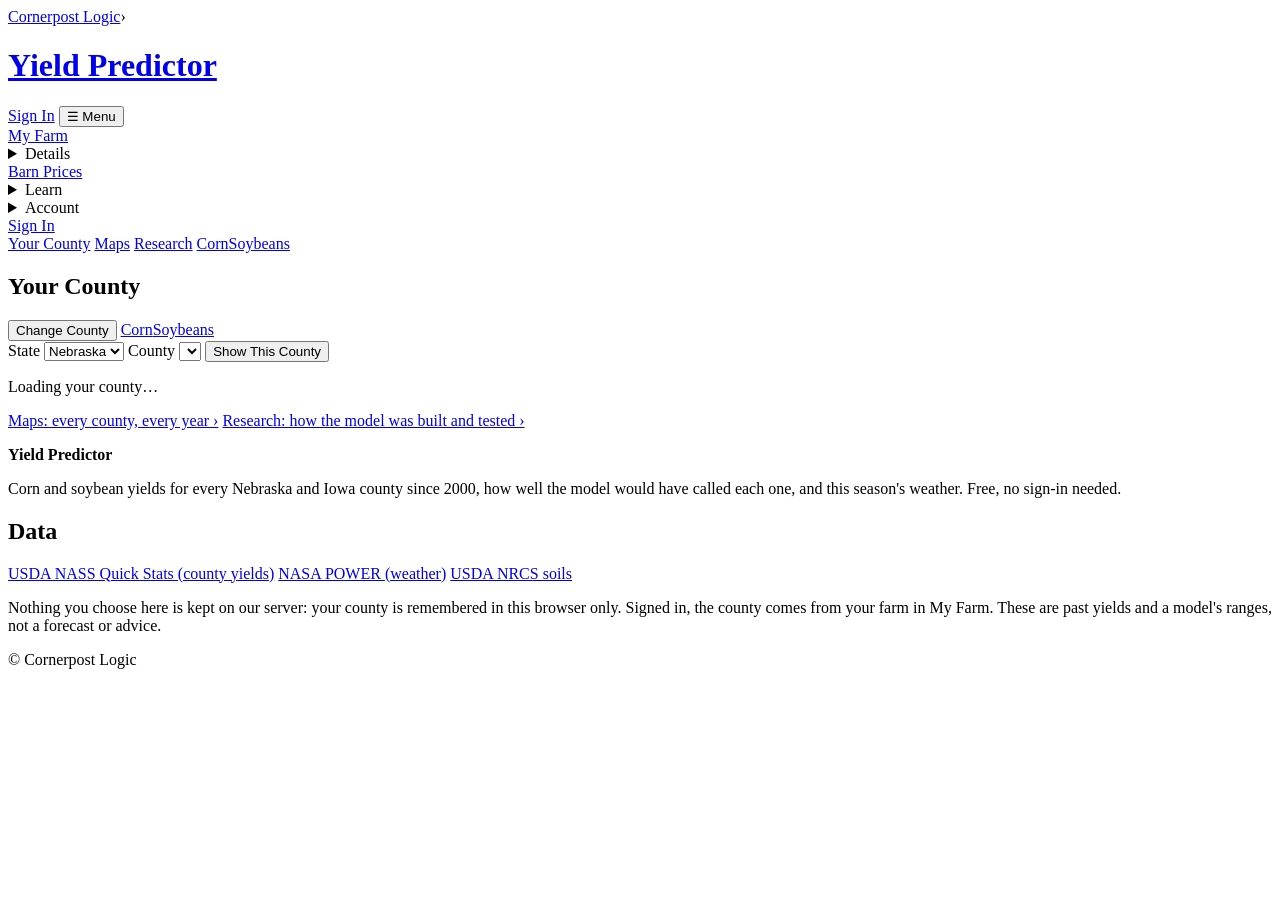
==== src/yieldpred/web/static/index.html @ 39eda1b6 "Learn: Plans after About This App" ====
<!doctype html>
<html lang="en">
<head>
  <meta charset="utf-8">
  <meta name="viewport" content="width=device-width, initial-scale=1">
  <title>Yield Predictor</title>
  <meta name="description" content="Your county's corn and soybean yields since 2000, the model's 80% ranges, and this season's weather against 2012 and 2022.">
  <meta name="theme-color" content="#243b2f">
  <link rel="icon" href="icons/favicon.png" type="image/png">
  <link rel="stylesheet" href="suite.css">
  <link rel="stylesheet" href="style.css">
</head>
<body>
<header class="top suite-bar has-corner" data-app="corn-yield-predictor">
  <div class="suite-crumbs"><a class="suite-company" data-suite-company href="https://cornerpostlogic.com/">Cornerpost Logic</a><span class="suite-crumb-sep" aria-hidden="true">›</span><h1><a class="home-link" href="./"><img src="icons/logo.svg" alt="" class="logo">Yield Predictor</a></h1></div>
  <span class="spacer"></span>
  <a href="/auth/sign-in" id="signin-bar" class="signin signin-bar hidden">Sign In</a>
  <button type="button" class="menu-btn" id="menu-btn" aria-expanded="false" aria-controls="head-nav"><span aria-hidden="true">&#9776;</span> Menu</button>
  <!-- The same green bar as every app (My Farm, Farm Apps, Barn Prices, Learn, then your name); this app's own pages
       are the white row below. -->
  <nav class="head-nav" id="head-nav" aria-label="Cornerpost Logic">
    <a href="https://apps.cornerpostlogic.com/" class="to-my-farm" data-note="Your farm, every app">My Farm</a>
    <details class="suite-apps" data-suite-apps="corn-yield-predictor"></details>
    <a href="https://cornerpostlogic.com/barns.html" class="bar-barns">Barn Prices</a>
    <details class="head-menu">
      <summary>Learn</summary>
      <div class="head-menu-panel">
        <a href="help.html" data-note="How to use it" id="help-link">Help</a>
        <a href="https://cornerpostlogic.com/corn-yield-predictor.html" data-note="What it does">About This App</a>
        <a href="https://cornerpostlogic.com/plans.html" data-note="Free and paid">Plans</a>
        <a href="#" data-streamlit="How_It_Works" data-note="How the model works">How It Works</a>
        <a href="https://cornerpostlogic.com/methods.html#corn-yield-predictor" data-note="How we check it">How We Test</a>
        <a href="https://cornerpostlogic.com/barns.html" class="learn-barns" data-note="Every barn">Barn Prices</a>
        <a href="#" class="suite-ask-hidden" data-suite-ask="corn-yield-predictor" role="button">Ask a Question</a>
      </div>
    </details>
    <i class="bar-sep" aria-hidden="true"></i>
    <details class="head-menu hidden" id="me-menu">
      <summary><span id="me-name">Account</span></summary>
      <div class="head-menu-panel">
        <a href="https://apps.cornerpostlogic.com/#account" id="account-link">My Farm Account</a>
        <button type="button" id="signout">Sign Out</button>
      </div>
    </details>
    <a href="/auth/sign-in" id="signin-link" class="signin hidden">Sign In</a>
  </nav>
</header>
<nav class="app-nav" id="app-nav" aria-label="Yield Predictor">
  <a href="./" aria-current="page" id="county-tab">Your County</a>
  <a href="#" data-streamlit="Maps" id="maps-tab">Maps</a>
  <a href="#" data-streamlit="Model_and_Validation" id="research-tab">Research</a>
  <span class="crop-switch" role="group" aria-label="Crop">
    <a href="?crop=corn" data-crop="corn" aria-current="true">Corn</a><a href="?crop=soybeans" data-crop="soybeans">Soybeans</a>
  </span>
</nav>

<main id="main">
  <p class="note hidden" id="why" role="status"></p>
  <div class="pick">
    <h2 id="county-name">Your County</h2>
    <button type="button" class="link-btn" id="change">Change County</button>
    <span class="from" id="county-from"></span>
    <!-- On a phone the white row has no room for the switch, so it sits here instead (style.css) -->
    <span class="crop-switch crop-switch-phone" role="group" aria-label="Crop">
      <a href="?crop=corn" data-crop="corn" aria-current="true">Corn</a><a href="?crop=soybeans" data-crop="soybeans">Soybeans</a>
    </span>
  </div>
  <form class="pick-form" id="pick-form">
    <label>State <select id="state-select"><option value="ne">Nebraska</option><option value="ia">Iowa</option></select></label>
    <label>County <select id="county-select"></select></label>
    <button type="submit" class="btn">Show This County</button>
  </form>

  <div id="page" aria-live="polite"><p class="loading">Loading your county&hellip;</p></div>

  <p class="more"><a href="#" data-streamlit="Maps">Maps: every county, every year &rsaquo;</a>
    <a href="#" data-streamlit="Model_and_Validation">Research: how the model was built and tested &rsaquo;</a></p>
</main>

<footer class="site-footer">
  <div class="footer-inner">
    <div class="footer-brand"><strong>Yield Predictor</strong><p>Corn and soybean yields for every Nebraska and Iowa county since
      2000, how well the model would have called each one, and this season's weather. Free, no sign-in needed.</p></div>
    <nav class="footer-col" aria-label="Where the numbers come from">
      <h2>Data</h2>
      <a href="https://quickstats.nass.usda.gov/">USDA NASS Quick Stats (county yields)</a>
      <a href="https://power.larc.nasa.gov/">NASA POWER (weather)</a>
      <a href="https://websoilsurvey.nrcs.usda.gov/">USDA NRCS soils</a>
    </nav>
  </div>
  <div class="footer-bottom">
    <p>Nothing you choose here is kept on our server: your county is remembered in this browser only. Signed in, the
      county comes from your farm in My Farm. These are past yields and a model's ranges, not a forecast or advice.</p>
    <p id="footer-version">&copy; Cornerpost Logic</p>
  </div>
</footer>

<script src="suite.js" defer></script>
<script src="header.js" defer></script>
<script src="app.js" defer></script>
</body>
</html>
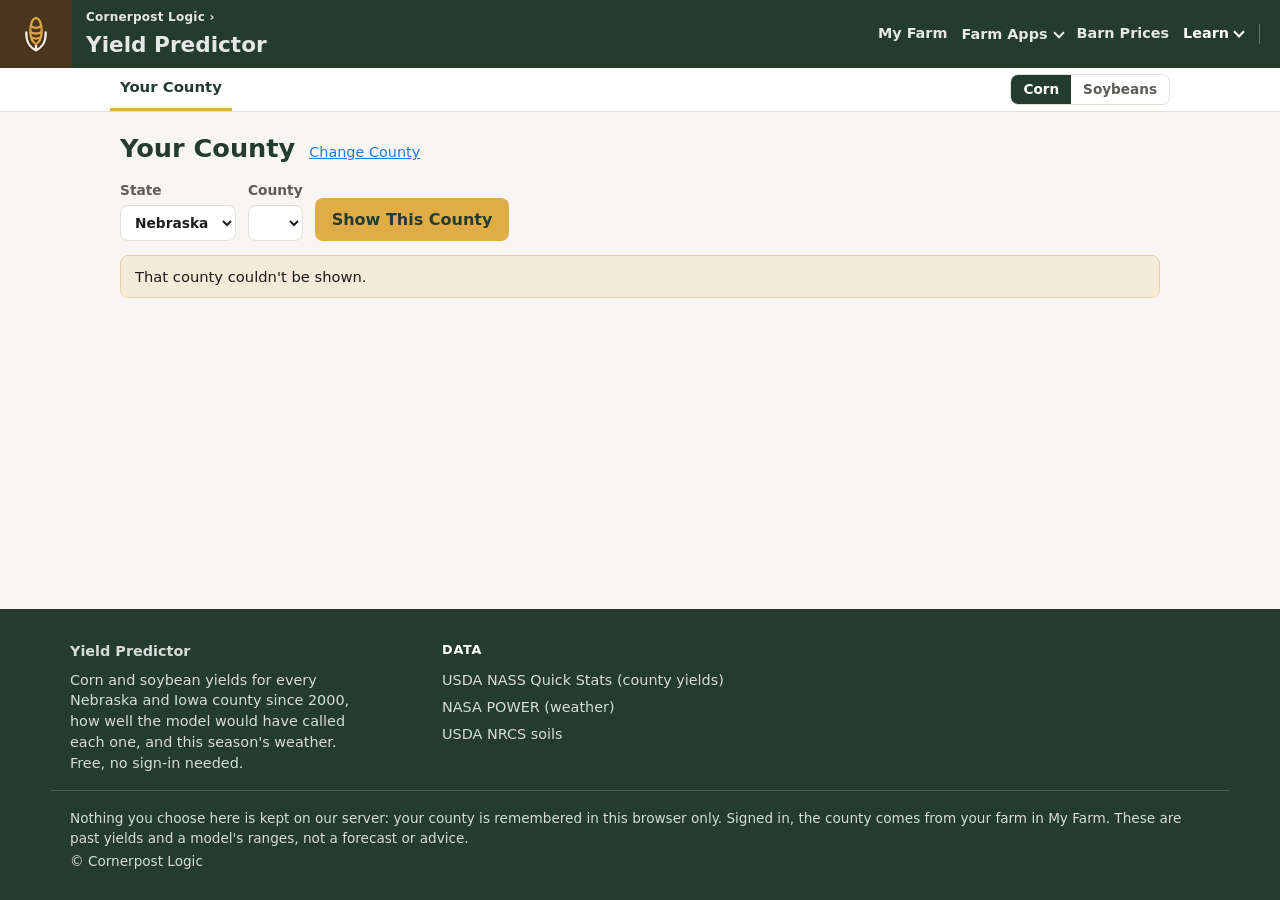
==== commit aa007bfd: "v0.2.2: no more Streamlit links; Streamlit app points to yield.cornerpostlogic.com; My Farm at apps." ====
--- a/src/yieldpred/web/static/index.html
+++ b/src/yieldpred/web/static/index.html
@@ -28,7 +28,6 @@
         <a href="help.html" data-note="How to use it" id="help-link">Help</a>
         <a href="https://cornerpostlogic.com/corn-yield-predictor.html" data-note="What it does">About This App</a>
         <a href="https://cornerpostlogic.com/plans.html" data-note="Free and paid">Plans</a>
-        <a href="#" data-streamlit="How_It_Works" data-note="How the model works">How It Works</a>
         <a href="https://cornerpostlogic.com/methods.html#corn-yield-predictor" data-note="How we check it">How We Test</a>
         <a href="https://cornerpostlogic.com/barns.html" class="learn-barns" data-note="Every barn">Barn Prices</a>
         <a href="#" class="suite-ask-hidden" data-suite-ask="corn-yield-predictor" role="button">Ask a Question</a>
@@ -47,8 +46,6 @@
 </header>
 <nav class="app-nav" id="app-nav" aria-label="Yield Predictor">
   <a href="./" aria-current="page" id="county-tab">Your County</a>
-  <a href="#" data-streamlit="Maps" id="maps-tab">Maps</a>
-  <a href="#" data-streamlit="Model_and_Validation" id="research-tab">Research</a>
   <span class="crop-switch" role="group" aria-label="Crop">
     <a href="?crop=corn" data-crop="corn" aria-current="true">Corn</a><a href="?crop=soybeans" data-crop="soybeans">Soybeans</a>
   </span>
@@ -73,8 +70,6 @@
 
   <div id="page" aria-live="polite"><p class="loading">Loading your county&hellip;</p></div>
 
-  <p class="more"><a href="#" data-streamlit="Maps">Maps: every county, every year &rsaquo;</a>
-    <a href="#" data-streamlit="Model_and_Validation">Research: how the model was built and tested &rsaquo;</a></p>
 </main>
 
 <footer class="site-footer">
--- a/src/yieldpred/web/static/suite.css
+++ b/src/yieldpred/web/static/suite.css
@@ -0,0 +1,355 @@
+/* Farm app suite: the shared look of Herd Planner, Yield Predictor and
+   Farm Equipment Planner. Suite version 8 (each app's colour in the header's corner; the gold underline);
+   version 9 (2026-10-12): Ask a Question, the support assistant's button and panel (end of this file).
+   Version 10 (2026-10-14): Coming Soon rows and My Farm at the bottom of the Farm Apps menu.
+
+   THE SAME FILE lives in all three apps. The master copy is
+   herd-planner/brand/suite.css: change it there, then copy it into the other
+   two (each app has a test that fails if its copy drifts from the master).
+
+   Each app loads this file first, then its own stylesheet for the pieces only
+   it has. Colors come from the logo family: deep green, wheat gold, cream. */
+
+:root {
+  /* Surfaces and text */
+  --suite-bg: #f7f6f2;          /* warm paper page background */
+  --suite-surface: #ffffff;     /* cards, tables, inputs */
+  --suite-ink: #1d1c1a;         /* body text */
+  --suite-muted: #5e5c57;       /* secondary text */
+  --suite-line: #e2e0d9;        /* borders and dividers */
+
+  /* Brand */
+  --suite-deep-green: #243b2f;  /* header bar, footer band, text on gold */
+  --suite-gold: #e0ac45;        /* buttons, active tabs, focus rings */
+  --suite-gold-hover: #e9bf68;  /* lighter on hover: deep green on it is 7.0:1 */
+  --suite-gold-line: #b8862b;   /* outline of secondary buttons */
+  --suite-gold-tint: #fbf3e2;   /* hover fill of secondary buttons */
+  --suite-link: #2a78d6;        /* links in body text */
+
+  /* Shape and type */
+  --suite-measure: 1180px;      /* how wide the footer's content runs */
+  --suite-radius: 10px;
+  --suite-button-radius: 8px;
+  --suite-font: "Segoe UI", system-ui, -apple-system, Roboto, sans-serif;
+}
+
+body {
+  margin: 0;
+  font-family: var(--suite-font);
+  background: var(--suite-bg);
+  color: var(--suite-ink);
+  line-height: 1.45;
+}
+a { color: var(--suite-link); }
+
+/* Keyboard focus: a gold ring on anything focusable, on both light and green backgrounds. */
+:focus-visible { outline: 3px solid var(--suite-gold); outline-offset: 2px; }
+
+/* Buttons. White on gold is too faint (2.1:1), so text on gold is deep green (5.8:1).
+   .btn is Herd Planner's class name and .button is the equipment planner's: both get the same look. */
+.btn, .button {
+  display: inline-block; border: 1px solid transparent; border-radius: var(--suite-button-radius);
+  padding: 9px 16px; font: inherit; font-weight: 600; cursor: pointer; text-decoration: none;
+  background: var(--suite-gold); color: var(--suite-deep-green);
+}
+.btn:hover:not(:disabled), .button:hover:not(:disabled) { background: var(--suite-gold-hover); }
+.btn.secondary, .button.secondary { background: var(--suite-surface); color: var(--suite-deep-green); border-color: var(--suite-gold-line); }
+.btn.secondary:hover:not(:disabled), .button.secondary:hover:not(:disabled) { background: var(--suite-gold-tint); }
+.btn:disabled, .button:disabled { opacity: .5; cursor: not-allowed; }
+
+/* The header bar: deep green, the app's logo and name in white. */
+.suite-bar { background: var(--suite-deep-green); color: #fff; }
+.suite-bar .suite-name { color: #fff; font-weight: 700; text-decoration: none; display: inline-flex; align-items: center; gap: 10px; }
+.suite-bar a:not(.btn):not(.button):not(.suite-app):not(.suite-apps-home):not(.suite-apps-account) { color: rgba(255, 255, 255, .88); }
+.suite-bar a:not(.btn):not(.button):not(.suite-app):not(.suite-apps-home):not(.suite-apps-account):hover { color: #fff; }
+/* The way back to the company site, top left, before the app's name (suite version 3):
+     <span class="suite-crumbs"><a class="suite-company" data-suite-company href="...">Company</a>
+       <span class="suite-crumb-sep" aria-hidden="true">›</span> ...the app's own name... </span>
+   Top left because that's where people expect the way home; lighter than the app's name so the
+   app still reads first. */
+.suite-crumbs { display: inline-flex; align-items: center; gap: 8px; }
+.suite-crumbs .suite-name { white-space: nowrap; }
+.suite-bar a.suite-company { color: rgba(255, 255, 255, .78); font-weight: 600; font-size: .9rem; text-decoration: none; white-space: nowrap; }
+.suite-bar a.suite-company:hover { color: #fff; text-decoration: underline; text-underline-offset: 3px; }
+.suite-crumb-sep { color: rgba(255, 255, 255, .5); font-size: 1rem; line-height: 1; }
+/* The first line of the Farm Apps menu: back to the company site */
+.suite-apps-home { display: block; padding: 6px 8px 10px; margin-bottom: 6px; border-bottom: 1px solid var(--suite-line);
+  color: var(--suite-link); font-weight: 600; font-size: .9rem; text-decoration: none; }
+.suite-apps-home:hover { text-decoration: underline; }
+/* Suite version 4: the menu's top row holds the way home (left) and "Your Account" (right, the suite's
+   account page). Either can be missing: the company site has no "home" link, farm-account no account link. */
+.suite-apps-top { display: flex; flex-wrap: wrap; justify-content: space-between; align-items: baseline; gap: 4px 12px;
+  padding: 2px 4px 12px; margin-bottom: 14px; border-bottom: 1px solid var(--suite-line); }
+.suite-apps-top .suite-apps-home { padding: 0; margin: 0; border-bottom: 0; white-space: nowrap; }
+.suite-apps-account { margin-left: auto; color: var(--suite-deep-green); font-weight: 700; font-size: .9rem;
+  text-decoration: none; white-space: nowrap; }
+.suite-apps-account:hover { text-decoration: underline; }
+/* Suite version 5: the company's round icon (the Cornerpost Logic sunrise C) before the way home, in every
+   app's header and at the top of the Farm Apps menu. It lives here, in the one shared stylesheet, as a data
+   address, so no app needs another image file and the drift tests already cover it. Source: company-site
+   static/brand/icon.svg. On the green header the badge's green circle disappears into the bar; on the
+   white menu panel it shows. */
+:root { --suite-company-icon: url("[data-uri]"); }
+.suite-bar a.suite-company::before, .suite-apps-home::before { content: ""; flex: none; display: inline-block;
+  background: var(--suite-company-icon) center / contain no-repeat; }
+.suite-apps-home::before { width: 20px; height: 20px; margin-right: 7px; vertical-align: -5px; }
+/* Suite version 6: the company ABOVE the app, one picture (option A on company-site
+   notes/logo/header-options.png). Side by side, the company's icon and name next to the app's logo and
+   name read as two brands; stacked, "Cornerpost Logic ›" over "Herd Planner" reads as a hierarchy, like
+   a series name over a book title. The app's logo (img.logo inside the name) stands to the left of both
+   lines. Works on every app's existing markup, so no page changed:
+     <div class="suite-crumbs"><a class="suite-company" ...>Cornerpost Logic</a>
+       <span class="suite-crumb-sep">›</span><h1 or a class="suite-name"><img class="logo">App</h1></div>
+   The company icon stays in the Farm Apps menu (.suite-apps-home). */
+.suite-crumbs { display: inline-grid; grid-template-columns: auto; align-items: center; position: relative; }
+.suite-crumbs:has(img.logo) { padding-left: 50px; }
+.suite-crumbs img.logo { position: absolute; left: 0; top: 50%; width: 40px; height: 40px; margin: 0; transform: translateY(-50%); }
+.suite-crumb-sep { display: none; }
+.suite-bar a.suite-company { display: block; grid-row: 1; font-size: .75rem; letter-spacing: .02em; line-height: 1.2; }
+.suite-bar a.suite-company::before { content: none; }
+.suite-bar a.suite-company::after { content: " \203A"; }
+.suite-crumbs > :not(.suite-company):not(.suite-crumb-sep) { grid-row: 2; margin: 0; line-height: 1.15; }
+@media (max-width: 480px) { .suite-bar a.suite-company { font-size: .7rem; } }
+/* Outline buttons that sit on the green bar */
+.suite-bar .btn.secondary, .suite-bar .button.secondary { background: transparent; color: #fff; border-color: rgba(255, 255, 255, .6); }
+.suite-bar .btn.secondary:hover:not(:disabled), .suite-bar .button.secondary:hover:not(:disabled) { background: rgba(255, 255, 255, .12); }
+
+/*
+   THE DEEP FOOTER, shared by all three apps and the site.
+
+   Until suite version 3 this block was four lines - just the colours - and
+   every app invented its own layout on top of them: Farm Equipment Planner
+   .footer-inner at 960px with h2 headings, Herd Planner .footer-cols at
+   1180px with h4, the site .footer-grid. Three footers that looked alike by
+   coincidence, with nothing testing that they stayed that way. The layout
+   lives here now, so the drift tests cover it like everything else.
+
+   The markup each consumer writes:
+
+     footer.site-footer
+       div.footer-inner
+         div.footer-brand      the app's name, logo and one-line description
+         nav.footer-col        h2 heading, then anchors - one per column
+       div.footer-bottom       a rule, then the fine print and the copyright
+
+   Everything between these markers is also injected verbatim by Yield
+   Predictor, which is Streamlit and cannot load a stylesheet at all (its
+   sanitizer strips a link tag - measured, not assumed). It reads this file
+   and inlines this section, so it shares the rules rather than copying them.
+   Keep the markers, and keep this section free of anything Streamlit-hostile.
+
+   THE MARKERS BELOW ARE CLOSED COMMENTS ON PURPOSE. They used to be this
+   comment's own opening line, which meant Yield Predictor's slice began in
+   the middle of a comment and carried an orphaned close. The browser read
+   that prose as a broken selector and its error recovery swallowed the rule
+   that followed - the one setting the background - so the footer rendered
+   with no green at all while every later rule applied normally. Keep each
+   marker a complete comment, and the slice stays valid CSS on its own. */
+
+/* == suite-footer:start == */
+.site-footer {
+  background: var(--suite-deep-green, #243b2f); color: rgba(255, 255, 255, .82);
+  font-size: .9rem;
+}
+.site-footer a { color: rgba(255, 255, 255, .82); text-decoration: none; }
+.site-footer a:hover, .site-footer a:focus-visible { color: #fff; text-decoration: underline; }
+
+/* Flex, not grid, and for a reason worth recording. The obvious replacement
+   for Farm Equipment Planner's hardcoded repeat(4, 1fr) - which left the
+   two-column site with empty cells - was
+   "1.4fr repeat(auto-fit, minmax(150px, 1fr))". That is INVALID CSS: the
+   spec forbids combining auto-fit with a flexible (fr) track, so the whole
+   declaration is dropped and the footer silently becomes one column. It was
+   caught by reading gridTemplateColumns back out of a browser, not by
+   reading the rule. Flex wrapping handles two, three or four columns with
+   no such trap.
+
+   EVERY var() in this section carries a fallback, and that is a rule, not a
+   style choice. Yield Predictor injects this section on its own, without the
+   :root block above it, so a bare var(--suite-deep-green) resolves to nothing
+   and the footer loses its green entirely - which is exactly what happened
+   the first time. A test in that app fails if a fallback goes missing. */
+.footer-inner {
+  max-width: var(--suite-measure, 1180px); margin: 0 auto; padding: 32px 20px 16px;
+  display: flex; flex-wrap: wrap; gap: 24px 32px; align-items: flex-start;
+}
+.footer-brand { flex: 1 1 260px; max-width: 340px; }
+.footer-col { flex: 1 1 150px; }
+.footer-brand .brand, .footer-brand .footer-name {
+  color: #fff; font-weight: 700; font-size: 1.05rem; text-decoration: none;
+  display: inline-flex; align-items: center; gap: 10px; margin: 0;
+}
+.footer-brand img.logo { width: 40px; height: 40px; }
+.footer-brand p { margin: 8px 0 0; max-width: 280px; }
+.site-footer nav.footer-col { display: block; }
+.footer-col h2 {
+  font-size: .8rem; text-transform: uppercase; letter-spacing: .06em;
+  color: #fff; margin: 0 0 8px; font-weight: 700;
+}
+.footer-col a { display: block; padding: 3px 0; }
+.footer-bottom {
+  max-width: var(--suite-measure, 1180px); margin: 0 auto; padding: 14px 20px 24px;
+  border-top: 1px solid rgba(255, 255, 255, .18); font-size: .85rem;
+}
+.footer-bottom p { margin: 4px 0; }
+.footer-bottom a { color: #fff; }
+@media (max-width: 760px) {
+  .footer-brand { flex: 1 1 100%; max-width: none; }
+  .footer-col { flex: 1 1 40%; }
+}
+/* == suite-footer:end == */
+
+/* Cards */
+.card { background: var(--suite-surface); border: 1px solid var(--suite-line); border-radius: var(--suite-radius); }
+
+/* The "Farm apps" menu in the header (built by suite.js from suite-apps.json).
+   A <details> element: a click on "Farm Apps" opens the panel of every app.
+   Suite version 7 (Scott, 2026-10-11: "I like this style for the header menus"): the company site's look in
+   every app. The button is a text link with a small down arrow and the gold underline when pointed at or open,
+   and the panel shows the apps in the site's two groups (For Ranches, For Farms), each under a slim green band.
+   Mockup: herd-planner/notes/farm-apps-menu-site-style-2026-10-11.png. */
+.suite-apps { position: relative; }
+.suite-apps > summary {
+  list-style: none; cursor: pointer; display: inline-flex; align-items: center; gap: 7px;
+  padding: 4px 0; color: rgba(255, 255, 255, .88); font-size: .95rem; font-weight: 600; white-space: nowrap;
+}
+.suite-apps > summary::-webkit-details-marker { display: none; }
+.suite-apps > summary::after { content: ""; width: 6px; height: 6px; margin-top: -3px; border: solid currentColor;
+  border-width: 0 2px 2px 0; transform: rotate(45deg); transition: transform .15s; }   /* a small down arrow */
+.suite-apps[open] > summary::after { transform: rotate(-135deg); margin-top: 3px; }
+.suite-apps > summary:hover, .suite-apps[open] > summary { color: #fff; box-shadow: 0 2px 0 var(--suite-gold); }
+.suite-apps > summary:focus-visible { outline: 2px solid var(--suite-gold); outline-offset: 3px; border-radius: 2px; }
+.suite-apps-panel {
+  position: absolute; right: 0; top: calc(100% + 12px); z-index: 50; width: min(700px, calc(100vw - 32px));
+  box-sizing: border-box; background: var(--suite-surface); color: var(--suite-ink); border-radius: 14px;
+  box-shadow: 0 14px 40px rgba(0, 0, 0, .18); padding: 16px 18px;
+}
+/* The groups, as on the company site's menu: a slim deep-green band with the group's name and one line. */
+.suite-ops { display: grid; grid-template-columns: 1fr 1fr; gap: 16px; }
+.suite-op { background: #faf8f2; border-radius: 12px; padding: 0 0 8px; overflow: hidden; }
+.suite-op-head { display: flex; align-items: baseline; flex-wrap: wrap; gap: 2px 10px; margin: 0 0 8px;
+  padding: 9px 14px; background: var(--suite-deep-green); }
+.suite-op-title { margin: 0; font-size: 1rem; font-weight: 700; color: #fff; }
+.suite-op-lead { margin: 0; font-size: .82rem; color: #dbe6df; }
+.suite-app { display: flex; align-items: flex-start; gap: 10px; padding: 8px; margin: 0 6px 2px; border-radius: 10px;
+  color: var(--suite-ink); text-decoration: none; }
+a.suite-app:hover, a.suite-app:focus-visible { background: var(--suite-gold-tint); }
+.suite-app img { width: 40px; height: 40px; flex: none; }
+.suite-app-words { display: flex; flex-direction: column; min-width: 0; flex: 1; font-size: .85rem; line-height: 1.3; }
+.suite-app-words strong { font-size: .95rem; }
+.suite-app-words span { color: var(--suite-muted); }
+.suite-app-status { margin-top: 2px; font-size: .75rem; font-weight: 600; color: var(--suite-muted); white-space: nowrap; }
+a.suite-app .suite-app-status { color: var(--suite-deep-green); }
+.suite-app.here { background: var(--suite-surface); }
+/* Suite version 10 (Scott, 2026-10-14, chose A of company-site/notes/coming-soon-options-2026-10-14.png): an app
+   still being built shows in its group, its logo faded and "Coming Soon" where Open would be; it opens nothing.
+   And My Farm moves from the top right to a line at the bottom, as on the company site's menu ("I like that it
+   also has the My Farm link on the bottom"). */
+.suite-app.soon img { opacity: .6; }
+.suite-apps-foot { display: flex; flex-wrap: wrap; justify-content: space-between; align-items: center; gap: 4px 12px;
+  margin: 14px 0 0; padding: 12px 4px 0; border-top: 1px solid var(--suite-line); font-size: .9rem; color: var(--suite-muted); }
+/* On a phone the panel spans the screen (so it can't run off the left edge), the groups stack, and a long
+   panel scrolls inside itself. */
+@media (max-width: 600px) {
+  .suite-apps { position: static; }
+  .suite-apps-panel { position: absolute; top: auto; left: 8px; right: 8px; width: auto; margin-top: 8px;
+    max-height: calc(100vh - 110px); overflow-y: auto; padding: 12px; }
+  .suite-ops { grid-template-columns: 1fr; gap: 12px; }
+}
+
+/* Suite version 8 (Scott, 2026-10-12, from the Yield Predictor's header: "it creates a brand for that app and just
+   really helps a person know what app they are on. No confusion."): the app's own colour fills the header's left
+   end, top to bottom, and the app's logo (a tile of that same colour, so its edge disappears) stands in it, 30%
+   larger. A header opts in with class="suite-bar has-corner" and data-app="<app id>"; the colours are the logo
+   tiles' (brand/README.md), in one place here. Herd Planner's tile moved from the header's own green #243b2f to a
+   pasture green #3f6e4e the same day (option H1), because its corner would otherwise vanish into the bar. The
+   logo stays tied to the name lines (left: -70px from them), so a two-row phone header keeps it beside the name.
+   Mockup: herd-planner/notes/app-corners-2026-10-12.png. */
+.suite-bar[data-app="herd-planner"] { --suite-app-color: #3f6e4e; }
+.suite-bar[data-app="corn-yield-predictor"] { --suite-app-color: #4a3520; }
+.suite-bar[data-app="grazing-planner"] { --suite-app-color: #2f5d5a; }
+.suite-bar[data-app="farm-equipment-planner"] { --suite-app-color: #23374d; }
+.suite-bar[data-app="farm-account"] { --suite-app-color: #6e3229; }
+.suite-bar.has-corner { position: relative; padding-left: 86px !important; }
+/* Suite version 12 (Scott, 2026-10-15: "We need to make all the green headers the same height. It changes as I move
+   around"): from 641 px up every green bar, the company site's and every app's, is 68 px tall, its words centred in
+   it. Until now each app set its own padding, so the bars were 68 to 80 px. min-height, not height: a bar whose links
+   ever need a second line grows rather than spilling onto the page. (html body: outranks each app's own header rule.)
+   Phones keep each app's own phone header (the Menu button and the ranch's name under the title). */
+@media (min-width: 641px) {
+  html body .suite-bar { box-sizing: border-box; min-height: 68px; padding-top: 0; padding-bottom: 0; align-items: center; }
+}
+.suite-bar.has-corner::before { content: ""; position: absolute; left: 0; top: 0; bottom: 0; width: 72px;
+  background: var(--suite-app-color, transparent); }
+.suite-bar.has-corner .suite-crumbs:has(img.logo) { padding-left: 0; }
+.suite-bar.has-corner .suite-crumbs img.logo { left: -70px; transform: translateY(-50%) scale(1.3); z-index: 1; }
+.suite-bar.has-corner > .wrap { max-width: none; margin: 0; padding-left: 0; }
+@media (max-width: 600px) {
+  .suite-bar.has-corner { padding-left: 70px !important; }
+  .suite-bar.has-corner::before { width: 58px; }
+  .suite-bar.has-corner .suite-crumbs img.logo { left: -59px; transform: translateY(-50%) scale(1.1); }
+}
+/* Suite version 8, Scott: "also the underlined links": the page you're on, in any app's header, is white with the
+   gold underline on a computer, as on the company site and the Yield Predictor. Each app marks it with
+   aria-current="page"; on a phone each app's own menu shows it its own way. */
+@media (min-width: 601px) {
+  .suite-bar nav a[aria-current="page"]:not(.suite-app), .suite-bar .head-nav a[aria-current="page"]:not(.suite-app) {
+    color: #fff; text-decoration: none; box-shadow: 0 2px 0 var(--suite-gold); }
+}
+
+/* --- Ask a Question (suite version 9, 2026-10-12) --------------------------------------------------------
+   suite.js makes the panel; each page has the element that opens it (data-suite-ask): a "Ask a Question" item in
+   the apps' Learn menus, a round button at the bottom right of the company site and My Farm (.suite-ask-fab).
+   Hidden until My Farm says the assistant is on. Mockup: company-site/notes/ask-a-question-mockup-2026-10-12.png. */
+.suite-ask-hidden { display: none !important; }
+.suite-ask-fab { position: fixed; right: 24px; bottom: 24px; z-index: 900; display: inline-flex; align-items: center;
+  gap: 8px; padding: 12px 18px; border: 0; border-radius: 999px; background: var(--suite-deep-green); color: #fff;
+  font: 700 .95rem/1 var(--suite-font); box-shadow: 0 8px 24px rgba(0, 0, 0, .25); cursor: pointer; }
+.suite-ask-fab::before { content: ""; width: 10px; height: 10px; border-radius: 50%; background: var(--suite-gold); }
+.suite-ask-fab:hover { background: #2f4c3d; }
+.suite-ask { position: fixed; right: 24px; bottom: 24px; z-index: 1000; width: 380px; max-height: min(640px, calc(100vh - 48px));
+  display: flex; flex-direction: column; overflow: hidden; background: var(--suite-surface); color: var(--suite-ink);
+  border: 1px solid var(--suite-line); border-radius: 14px; box-shadow: 0 16px 40px rgba(0, 0, 0, .28);
+  font: .95rem/1.45 var(--suite-font); text-align: left; }
+.suite-ask[hidden] { display: none; }
+.suite-ask-head { display: flex; align-items: flex-start; gap: 10px; padding: 12px 14px; background: var(--suite-deep-green); color: #fff; }
+.suite-ask-head strong { display: block; font-size: 1rem; }
+.suite-ask-head small { display: block; margin-top: 2px; font-size: .75rem; opacity: .85; }
+.suite-ask-close { margin-left: auto; padding: 0 4px; border: 0; background: none; color: #fff; font-size: 1.4rem; line-height: 1; cursor: pointer; }
+.suite-ask-body { flex: 1; overflow-y: auto; display: flex; flex-direction: column; gap: 10px; padding: 14px; background: var(--suite-bg); }
+.suite-ask-msg { max-width: 88%; padding: 10px 12px; border-radius: 12px; }
+.suite-ask-msg p { margin: 0; }
+.suite-ask-msg.me { align-self: flex-end; background: var(--suite-deep-green); color: #fff; border-bottom-right-radius: 4px; }
+.suite-ask-msg.bot { align-self: flex-start; background: var(--suite-surface); border: 1px solid var(--suite-line); border-bottom-left-radius: 4px; }
+.suite-ask-msg.waiting { color: var(--suite-muted); font-style: italic; }
+.suite-ask .suite-ask-src { margin-top: 8px; font-size: .8rem; color: var(--suite-muted); }
+.suite-ask .suite-ask-src a { color: var(--suite-link); }
+.suite-ask-actions, .suite-ask-handoff { display: flex; flex-wrap: wrap; gap: 8px; margin-top: 10px; }
+.suite-ask-handoff label { display: flex; flex-direction: column; gap: 4px; width: 100%; font-size: .82rem; color: var(--suite-muted); }
+.suite-ask-handoff input { padding: 8px 10px; border: 1px solid var(--suite-line); border-radius: 8px; font: inherit; }
+.suite-ask-yes, .suite-ask-send { padding: 8px 12px; border: 0; border-radius: var(--suite-button-radius); background: var(--suite-gold);
+  color: var(--suite-deep-green); font: 700 .85rem/1.2 var(--suite-font); cursor: pointer; }
+.suite-ask-yes:hover, .suite-ask-send:hover { background: var(--suite-gold-hover); }
+.suite-ask-send:disabled { opacity: .6; cursor: wait; }
+.suite-ask-no { padding: 8px 12px; border: 1px solid var(--suite-gold-line); border-radius: var(--suite-button-radius);
+  background: var(--suite-surface); color: var(--suite-deep-green); font: 700 .85rem/1.2 var(--suite-font); cursor: pointer; }
+.suite-ask .suite-ask-done { margin-top: 8px; font-size: .85rem; color: var(--suite-deep-green); font-weight: 600; }
+.suite-ask-foot { margin: 0; padding: 10px 12px; border-top: 1px solid var(--suite-line); background: var(--suite-surface); }
+.suite-ask-row { display: flex; gap: 8px; }
+.suite-ask-row input { flex: 1; min-width: 0; padding: 10px 12px; border: 1px solid #cfc9bb; border-radius: 8px; font: inherit; }
+.suite-ask .suite-ask-note { margin: 6px 0 0; font-size: .72rem; color: var(--suite-muted); }
+@media (max-width: 600px) {
+  .suite-ask { inset: 0; width: auto; max-height: none; border-radius: 0; border: 0; }
+  .suite-ask-fab { right: 16px; bottom: 16px; }
+}
+
+/* Suite version 11 (2026-10-15): the eye in a password box (suite.js addEye), the look My Farm and the Grazing Planner
+   had: inside the box's right end, 36 px square for a thumb, grey until pointed at or pressed. */
+.suite-pw { position: relative; display: block; }
+span.suite-pw > input[type] { width: 100%; box-sizing: border-box; padding-right: 44px; }   /* [type]: outranks an app's own input[type=…] padding */
+button.suite-eye { position: absolute; right: 4px; top: 50%; transform: translateY(-50%); display: flex; align-items: center;
+  justify-content: center; width: 36px; height: 36px; min-width: 0; min-height: 0; margin: 0; padding: 0; border: 0;
+  border-radius: 6px; background: none; color: var(--suite-muted); box-shadow: none; cursor: pointer; }
+button.suite-eye:hover:not(:disabled), button.suite-eye[aria-pressed="true"] { background: none; color: var(--suite-deep-green); }   /* not an app's gold button hover */
+button.suite-eye:focus-visible { outline: 2px solid var(--suite-deep-green); outline-offset: 1px; }
+.suite-eye svg { width: 20px; height: 20px; fill: none; stroke: currentColor; stroke-width: 1.8; stroke-linecap: round; stroke-linejoin: round; }
--- a/src/yieldpred/web/static/style.css
+++ b/src/yieldpred/web/static/style.css
@@ -0,0 +1,217 @@
+/* Yield Predictor web app: the page's own look, on top of the suite's shared suite.css (colors, buttons, header, footer).
+   The header part (to "Your county") is the Grazing Planner's, so every app's green bar and white row behave alike. */
+* { box-sizing: border-box; }
+/* The footer sits at the bottom of the window even when a page is short (sign-in, My Ranch empty):
+   the page is a column as tall as the window, and main takes the spare height. */
+body { margin: 0; line-height: 1.45; min-height: 100vh; display: flex; flex-direction: column; }
+.hidden { display: none !important; }
+
+header.top { padding: 12px 20px; display: flex; flex-wrap: wrap; align-items: center; gap: 10px 20px; }
+header.top h1 { margin: 0; font-size: 1.35rem; }
+header.top .spacer { flex: 1; }
+/* The header's own links, like the company site's menu: white, bold, gold underline on hover. v0.16.1: only the bar's
+   own links (">"): the Farm Apps menu sits inside this nav too, and these rules turned its app names white on cream. */
+.head-nav { display: flex; flex-wrap: wrap; gap: 4px 14px; align-items: center; }
+.suite-bar .head-nav > a { color: #fff; font-weight: 600; font-size: .9rem; text-decoration: none; padding: 4px 0;
+  border-bottom: 2px solid transparent; }
+.suite-bar .head-nav > a:hover { border-bottom-color: var(--suite-gold); color: #fff; }
+/* Learn and your-name menus: the words look like the links beside them, with a small arrow, and open a
+   white panel like Farm Apps. <details> elements, so they work without JavaScript (session.js closes them
+   on a click elsewhere, a chosen item or Escape). */
+.head-menu { position: relative; }
+.head-menu > summary { list-style: none; cursor: pointer; display: inline-flex; align-items: center; gap: 5px;
+  color: #fff; font-weight: 600; font-size: .9rem; padding: 4px 0; border-bottom: 2px solid transparent; white-space: nowrap; }
+.head-menu > summary::-webkit-details-marker { display: none; }
+.head-menu > summary::after { content: ""; width: 6px; height: 6px; margin: -3px 2px 0 1px; border: solid currentColor;
+  border-width: 0 2px 2px 0; transform: rotate(45deg); transition: transform .15s; }   /* a small down arrow */
+.head-menu[open] > summary::after { transform: rotate(-135deg); margin-top: 3px; }
+.head-menu > summary:hover, .head-menu[open] > summary { border-bottom-color: var(--suite-gold); }
+.head-menu > summary:focus-visible { outline: 2px solid var(--suite-gold); outline-offset: 3px; border-radius: 2px; }
+#me-name { max-width: 14ch; overflow: hidden; text-overflow: ellipsis; }
+.head-menu:has([aria-current="page"]) > summary { border-bottom-color: var(--suite-gold); }   /* on the Account page (gold since v0.13.2, suite v8) */
+.head-menu-panel { position: absolute; right: 0; top: calc(100% + 8px); z-index: 50; min-width: 190px; padding: 6px;
+  display: flex; flex-direction: column; background: var(--suite-surface); border: 1px solid var(--suite-line);
+  border-radius: var(--suite-radius); box-shadow: 0 8px 24px rgba(0, 0, 0, .18); }
+.suite-bar .head-nav .head-menu-panel a, .head-menu-panel button { display: block; width: 100%; box-sizing: border-box;
+  text-align: left; padding: 9px 12px; border: 0; border-radius: 8px; background: none; color: var(--suite-ink) !important;
+  font: inherit; font-size: .92rem; font-weight: 600; text-decoration: none; cursor: pointer; }
+/* !important: suite.css makes every header link white with a long :not() chain that outranks this one. */
+.suite-bar .head-nav .head-menu-panel a:hover, .head-menu-panel button:hover,
+.suite-bar .head-nav .head-menu-panel a:focus-visible, .head-menu-panel button:focus-visible { background: var(--suite-gold-tint); color: var(--suite-ink); }
+.suite-bar .head-nav .head-menu-panel a[aria-current="page"] { text-decoration: none; box-shadow: inset 3px 0 0 var(--suite-gold); }
+.head-menu-panel button { border-top: 1px solid var(--suite-line); border-radius: 0 0 8px 8px; margin-top: 4px; }
+/* The Admin list (v0.20.0, M1): every admin page, in every app, from My Farm. */
+.head-menu-panel .me-admin-title { margin: 6px 0 0; padding: 8px 12px 2px; border-top: 1px solid var(--suite-line); font-size: .74rem;
+  font-weight: 700; letter-spacing: .06em; text-transform: uppercase; color: var(--suite-muted); }
+.suite-bar .head-nav .head-menu-panel a.me-admin-row { display: flex; justify-content: space-between; align-items: center; gap: 14px; white-space: nowrap; }
+.me-admin-here { font-size: .78rem; font-weight: 600; color: var(--suite-muted); }
+/* On a phone the panel spans the screen (like Farm Apps), so it can't run off either edge. */
+@media (max-width: 600px) {
+  .head-menu { position: static; }
+  .head-menu-panel { left: 16px; right: 16px; top: auto; margin-top: 8px; }
+}
+/* On a phone (v0.14.0; Scott, 2026-10-13: one phone header for every app, Herd Planner's, from
+   herd-planner/notes/phone-headers-now-and-proposed-2026-10-13.png): the name on the left, Sign In and Menu on the
+   right, and Menu opens a white list, one thing to a row with a grey note: Planner, Season Map, My Ranch, My Herd,
+   Learn's links, Farm Apps, then Account and Sign Out. Before, the links wrapped onto two more lines of the header.
+   Tablets and computers keep the row of links. */
+.menu-btn, .signin-bar { display: none; }
+@media (max-width: 640px) {
+  header.top { display: grid; grid-template-columns: minmax(0, 1fr) auto auto; gap: 8px 10px; align-items: center; }
+  header.top > .spacer { display: none; }
+  header.top .suite-crumbs { grid-column: 1; grid-row: 1; min-width: 0; }
+  header.top h1 { font-size: 1.2rem; }
+  .suite-bar a.signin-bar { display: inline-flex; align-items: center; grid-column: 2; grid-row: 1; min-height: 40px;
+    box-sizing: border-box; padding: 8px 12px; border: 2px solid var(--suite-gold); border-radius: var(--suite-button-radius);
+    color: #fff; font-size: .9rem; font-weight: 700; text-decoration: none; }
+  .menu-btn { display: inline-flex; align-items: center; gap: 6px; grid-column: 3; grid-row: 1; min-height: 40px;
+    padding: 8px 12px; background: transparent; color: #fff; border: 1px solid rgba(255, 255, 255, .6); border-radius: 8px;
+    font: inherit; font-size: .9rem; font-weight: 700; cursor: pointer; }
+  .menu-btn[aria-expanded="true"] { background: rgba(255, 255, 255, .16); }
+  .head-nav { display: none; grid-column: 1 / -1; }
+  header.top.menu-open .head-nav { display: flex; flex-direction: column; flex-wrap: nowrap; align-items: stretch; gap: 0;
+    margin-top: 2px; background: var(--suite-surface); border-radius: 12px; box-shadow: 0 10px 28px rgba(0, 0, 0, .28);
+    overflow: hidden; }
+  /* Learn and the menu under your name: Menu opens them (session.js) and their links become rows. No Learn button:
+     the Menu already is a menu. Sign In is on the bar, so not in the list. */
+  .head-nav .head-menu, .head-nav .head-menu-panel { display: contents; }
+  .head-nav .head-menu > summary, .suite-bar .head-nav a.signin { display: none; }
+  .suite-bar .head-nav > a, .suite-bar .head-nav .head-menu-panel a, .head-nav .head-menu-panel button,
+  .head-nav .suite-apps > summary { display: flex; align-items: center; justify-content: space-between; gap: 12px;
+    width: 100%; box-sizing: border-box; min-height: 52px; margin: 0; padding: 12px 16px; border: 0;
+    border-bottom: 1px solid var(--suite-line); border-radius: 0; background: transparent; color: var(--suite-ink) !important;
+    font: inherit; font-size: 1rem; font-weight: 600; text-align: left; text-decoration: none; box-shadow: none; }
+  .suite-bar .head-nav > a[aria-current="page"], .suite-bar .head-nav .head-menu-panel a[aria-current="page"] {
+    text-decoration: none; box-shadow: inset 4px 0 0 var(--suite-gold); }
+  .head-nav .me-admin-here { display: none; }   /* the phone row's note says it */
+  .suite-bar .head-nav .head-menu-panel a.me-admin-row { white-space: normal; }
+  .head-nav a[data-note]::after { content: attr(data-note) " \203A"; color: var(--suite-muted); font-size: .9rem;
+    font-weight: 400; text-align: right; }
+  .suite-bar .head-nav > a:active, .head-nav .head-menu-panel button:active { background: var(--suite-bg); }
+  .head-nav .suite-apps > summary::before { content: none; }
+  .head-nav .suite-apps > summary::after { content: "Our other apps \203A"; color: var(--suite-muted); font-size: .9rem;
+    font-weight: 400; width: auto; height: auto; margin: 0; border: 0; transform: none; transition: none; }
+  .head-nav .head-menu-panel button { color: var(--suite-deep-green) !important; font-weight: 700; border-bottom: 0; }
+}
+
+/* The season strip under the header: the logo's cream, so it stands apart from the green header
+   (a second green beside it looked like a mismatch) and gold still means "you can click this". */
+.banner { background: #f3ead8; color: var(--suite-deep-green); border-bottom: 1px solid #e2d3ac; padding: 9px 20px; font-size: .92rem; display: flex; flex-wrap: wrap; align-items: center; gap: 6px 12px; }
+.banner-tag { background: var(--suite-deep-green); color: #fff; font-weight: 700; border-radius: 999px; padding: 2px 10px; }
+@media (min-width: 641px) {   /* the phone Menu is below 641 px */
+  .bar-sep { display: inline-block; width: 1px; height: 20px; background: rgba(255, 255, 255, .3); align-self: center; }
+  .head-nav .suite-apps > summary { font-size: .9rem; }   /* the same size as My Farm and Learn beside it */
+}
+/* v0.16.3: lined up with the page under it (main's 1,080 px column), as My Farm's row is with its own: the first
+   name starts where the page's words start. */
+.app-nav { display: flex; align-items: stretch; min-height: 44px; padding: 0 max(10px, calc((100% - 1080px) / 2 + 10px));
+  background: #fff; border-bottom: 1px solid var(--suite-line); overflow-x: auto; scrollbar-width: none; }
+.app-nav::-webkit-scrollbar { display: none; }
+.app-nav a { display: flex; align-items: center; padding: 0 10px; color: var(--suite-deep-green); font-weight: 600;
+  font-size: .93rem; text-decoration: none; white-space: nowrap; border-bottom: 3px solid transparent; }
+.app-nav a:hover { border-bottom-color: var(--suite-line); }
+.app-nav a[aria-current="page"] { border-bottom-color: var(--suite-gold); }
+.app-nav a:focus-visible { outline: 2px solid var(--suite-gold); outline-offset: -4px; border-radius: 4px; }
+@media (max-width: 640px) {
+  .app-nav { padding: 0 6px; }
+  .app-nav a { font-size: .9rem; padding: 0 8px; }
+}
+/* Suite version 12 (2026-10-15): every green bar is 68 px tall from 641 px up (suite.css). On a narrow tablet the name
+   and the links sit a little closer and smaller so they stay on one line. */
+@media (max-width: 767px) and (min-width: 641px) {
+  header.top { flex-wrap: nowrap; }                  /* the links never drop to a second line... */
+  header.top .suite-crumbs { flex: 0 1 auto; min-width: 0; }
+  header.top h1 { font-size: 1.15rem; line-height: 1.15; }   /* ...the name may take two short ones */
+  .head-nav { gap: 4px 10px; flex-wrap: nowrap; flex: none; }
+  .suite-bar .head-nav > a, .head-nav .head-menu > summary, .head-nav .suite-apps > summary { font-size: .85rem; }
+}
+
+/* --- Your county (v0.2.0; Scott's A of notes/yp-front-A-desk-2026-10-22.png) ---------------------------------------- */
+main { flex: 1 0 auto; width: 100%; max-width: 1080px; margin: 0 auto; padding: 18px 20px 40px; }
+.app-nav .crop-switch { margin-left: auto; align-self: center; display: inline-flex; border: 1px solid var(--suite-line);
+  border-radius: 8px; overflow: hidden; flex: none; }
+.crop-switch a { border: 0; padding: 5px 12px; font-size: .85rem; color: var(--suite-muted); }
+.crop-switch a[aria-current="true"] { background: var(--suite-deep-green); color: #fff; }
+.crop-switch a:hover { border: 0; background: var(--suite-bg); }
+.crop-switch a[aria-current="true"]:hover { background: var(--suite-deep-green); }
+
+.note { background: #f3ead8; border: 1px solid #e2d3ac; border-radius: 8px; padding: 10px 14px; margin: 0 0 14px; font-size: .92rem; }
+.pick { display: flex; flex-wrap: wrap; align-items: baseline; gap: 6px 14px; margin: 0 0 14px; }
+.pick h2 { margin: 0; font-size: 1.6rem; color: var(--suite-deep-green); }
+.pick .from { font-size: .86rem; color: var(--suite-muted); }
+.pick-form { display: none; flex-wrap: wrap; align-items: end; gap: 8px 12px; margin: 0 0 14px; }
+.pick-form.open { display: flex; }
+.pick-form label { display: flex; flex-direction: column; gap: 4px; font-size: .86rem; font-weight: 600; color: var(--suite-muted); }
+.pick-form select { font: inherit; padding: 8px 10px; border: 1px solid var(--suite-line); border-radius: var(--suite-button-radius);
+  background: var(--suite-surface); color: var(--suite-ink); min-width: 0; }
+.link-btn { font: inherit; font-size: .9rem; background: none; border: 0; padding: 0; color: var(--suite-link, #2a78d6);
+  text-decoration: underline; cursor: pointer; }
+
+.tiles { display: grid; grid-template-columns: repeat(3, minmax(0, 1fr)); gap: 12px; margin: 0 0 14px; }
+.tile, .panel { background: var(--suite-surface, #fff); border: 1px solid var(--suite-line); border-radius: 10px; }
+.tile { padding: 12px 14px; }
+.tile .k { margin: 0; font-size: .72rem; font-weight: 700; letter-spacing: .06em; text-transform: uppercase; color: var(--suite-muted); }
+.tile .v { margin: 4px 0 2px; font-size: 1.6rem; font-weight: 700; color: var(--suite-ink); }
+.tile .v small { font-size: .85rem; font-weight: 600; color: var(--suite-muted); }
+.tile p { margin: 2px 0 0; font-size: .88rem; }
+.panel { padding: 14px 16px; margin: 0 0 14px; }
+.panel h3 { margin: 0 0 2px; font-size: 1.1rem; color: var(--suite-deep-green); }
+.panel .sub { margin: 0 0 10px; font-size: .88rem; color: var(--suite-muted); }
+.panel .src { margin: 8px 0 0; font-size: .8rem; color: var(--suite-muted); }
+
+.cmp { display: grid; grid-template-columns: repeat(3, minmax(0, 1fr)); gap: 18px; }
+.cmp h4 { margin: 0 0 6px; font-size: .92rem; }
+.bar { display: grid; grid-template-columns: 64px minmax(0, 1fr) 58px; align-items: center; gap: 6px; font-size: .86rem; margin: 3px 0; }
+.bar i { display: block; height: 12px; border-radius: 0 3px 3px 0; background: #c9c6be; }
+.bar.now { font-weight: 700; }
+.bar.now i { background: #2a78d6; }
+.bar span:last-child { text-align: right; font-variant-numeric: tabular-nums; }
+.say { margin: 10px 0 0; font-size: .94rem; }
+
+.chart svg { display: block; width: 100%; height: auto; overflow: visible; }
+.chart text { font-family: inherit; }
+.key { display: flex; flex-wrap: wrap; gap: 4px 16px; margin: 6px 0 0; font-size: .82rem; color: var(--suite-muted); }
+.key i { display: inline-block; vertical-align: middle; margin-right: 5px; }
+.key .k-dot { width: 9px; height: 9px; border-radius: 50%; background: #1d1c1a; }
+.key .k-miss { width: 9px; height: 9px; border-radius: 50%; background: #b4441c; }
+.key .k-bar { width: 7px; height: 14px; border-radius: 4px; background: rgba(42, 120, 214, .35); }
+.key .k-dry { width: 18px; height: 0; border-top: 2px dashed #8a8f98; }
+.numbers { margin: 10px 0 0; font-size: .88rem; }
+.numbers summary { cursor: pointer; color: var(--suite-link, #2a78d6); }
+.numbers table { border-collapse: collapse; margin: 8px 0 0; width: 100%; max-width: 560px; font-variant-numeric: tabular-nums; }
+.numbers th, .numbers td { text-align: right; padding: 3px 8px; border-bottom: 1px solid var(--suite-line); }
+.numbers th:first-child, .numbers td:first-child { text-align: left; }
+.table-wrap { overflow-x: auto; }
+.more { display: flex; flex-wrap: wrap; gap: 8px 22px; margin: 4px 0 0; font-size: .95rem; }
+.muted { color: var(--suite-muted); }
+.loading { color: var(--suite-muted); padding: 30px 0; }
+
+.crop-switch-phone { display: none; }
+.pick .crop-switch { border: 1px solid var(--suite-line); border-radius: 8px; overflow: hidden; }
+.pick .crop-switch a { display: inline-block; text-decoration: none; padding: 5px 12px; font-size: .85rem; font-weight: 600; color: var(--suite-muted); }
+.pick .crop-switch a[aria-current="true"] { background: var(--suite-deep-green); color: #fff; }
+@media (max-width: 640px) {
+  .app-nav .crop-switch { display: none; }
+  .crop-switch-phone { display: inline-flex; }
+}
+@media (max-width: 760px) {
+  .tiles, .cmp { grid-template-columns: 1fr; }
+  .pick h2 { font-size: 1.3rem; }
+}
+
+/* --- Help (the suite's four-part layout, as in My Farm, the Grazing Planner and Herd Planner) --------------------- */
+.help-view h1 { margin: 0 0 6px; font-size: 1.5rem; color: var(--suite-deep-green); }
+.help-view .lede { margin: 0 0 16px; max-width: 72ch; }
+.help-split { display: grid; grid-template-columns: 200px minmax(0, 1fr); gap: 24px; align-items: start; }
+.help-toc { position: sticky; top: 12px; display: flex; flex-direction: column; align-items: flex-start; gap: 6px; font-size: .92rem; }
+.help-toc b { font-size: .78rem; text-transform: uppercase; letter-spacing: .06em; color: var(--suite-muted); }
+.help-part { background: var(--suite-surface, #fff); border: 1px solid var(--suite-line); border-radius: 10px; padding: 14px 18px; margin: 0 0 14px; }
+.help-part h2 { margin: 0 0 8px; font-size: 1.15rem; color: var(--suite-deep-green); }
+.help-part details { border-top: 1px solid var(--suite-line); padding: 8px 0; }
+.help-part summary { cursor: pointer; font-weight: 600; }
+.help-steps li, .help-list li { margin: 4px 0; }
+@media (max-width: 760px) {
+  .help-split { grid-template-columns: 1fr; }
+  .help-toc { position: static; flex-direction: row; flex-wrap: wrap; gap: 6px 14px; }
+}
+.suite-bar h1 a.home-link { color: inherit; text-decoration: none; }
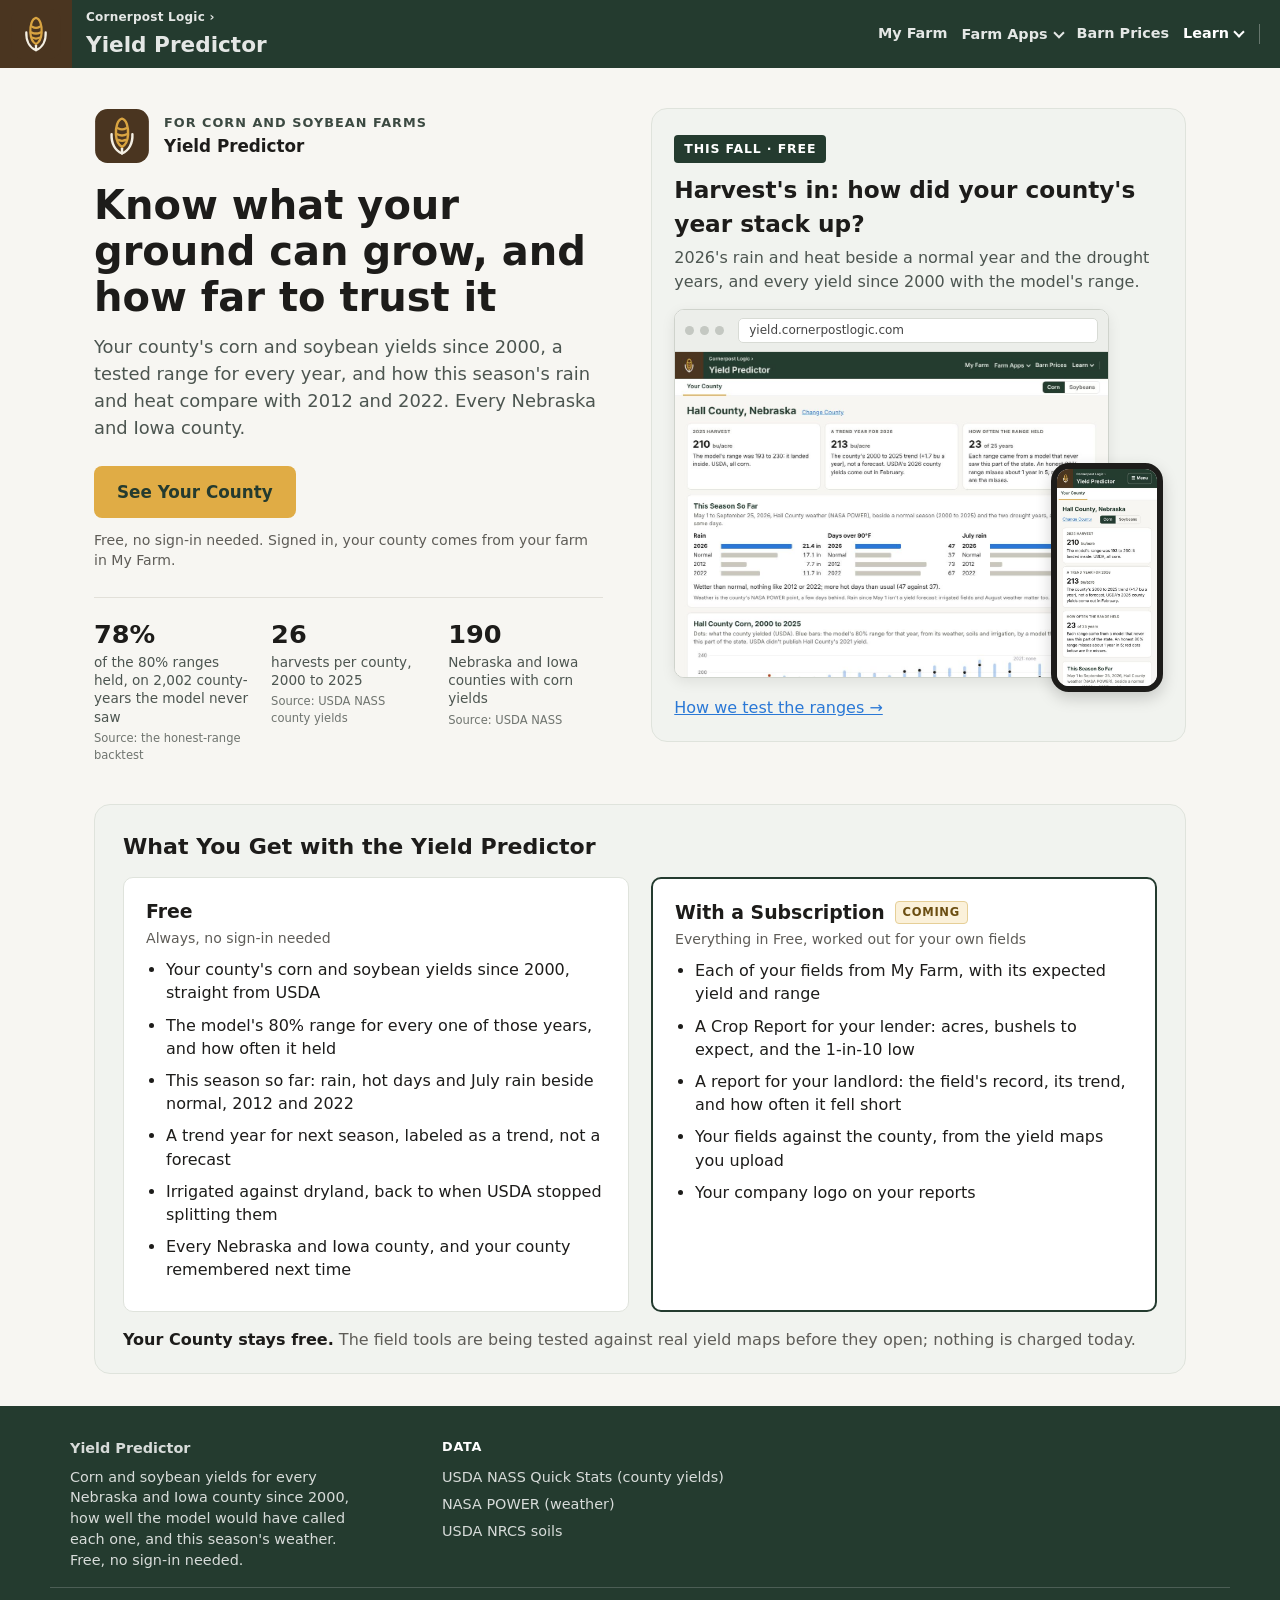
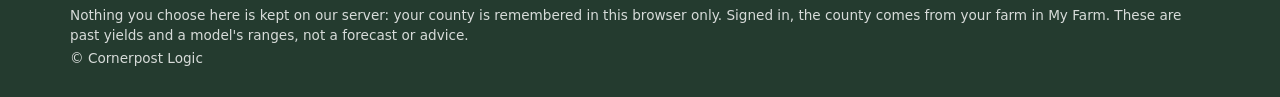
==== commit 7c58bef6: "v0.2.4: landing page for people signed out" ====
--- a/src/yieldpred/web/static/index.html
+++ b/src/yieldpred/web/static/index.html
@@ -10,7 +10,7 @@
   <link rel="stylesheet" href="suite.css">
   <link rel="stylesheet" href="style.css">
 </head>
-<body>
+<body class="front">
 <header class="top suite-bar has-corner" data-app="corn-yield-predictor">
   <div class="suite-crumbs"><a class="suite-company" data-suite-company href="https://cornerpostlogic.com/">Cornerpost Logic</a><span class="suite-crumb-sep" aria-hidden="true">›</span><h1><a class="home-link" href="./"><img src="icons/logo.svg" alt="" class="logo">Yield Predictor</a></h1></div>
   <span class="spacer"></span>
@@ -45,11 +45,72 @@
   </nav>
 </header>
 <nav class="app-nav" id="app-nav" aria-label="Yield Predictor">
-  <a href="./" aria-current="page" id="county-tab">Your County</a>
+  <a href="./?view=county" aria-current="page" id="county-tab">Your County</a>
   <span class="crop-switch" role="group" aria-label="Crop">
     <a href="?crop=corn" data-crop="corn" aria-current="true">Corn</a><a href="?crop=soybeans" data-crop="soybeans">Soybeans</a>
   </span>
 </nav>
+
+<!-- v0.2.4, the landing page (Scott, 2026-10-30: "We need a splash page like the other apps have for when a person is not
+     logged in", like Herd Planner's; "It looks great!" to notes/yp-splash-{desk,phone}-2026-10-30.png). Signed out, the
+     front page opens here; See Your County (free, no sign-in) and signed-in people go to the county page (app.js).
+     The subscription column is the plan in claude/subscription-benefits.md, marked Coming until it's built. -->
+<section class="landing" id="landing" aria-labelledby="land-head">
+  <div class="land-hero">
+    <div>
+      <div class="land-id"><img src="icons/logo.svg" alt="" width="56" height="56">
+        <div><p class="land-for">For corn and soybean farms</p><p class="land-name">Yield Predictor</p></div></div>
+      <h2 class="land-head" id="land-head">Know what your ground can grow, and how far to trust it</h2>
+      <p class="land-lede">Your county's corn and soybean yields since 2000, a tested range for every year, and how this
+        season's rain and heat compare with 2012 and 2022. Every Nebraska and Iowa county.</p>
+      <p class="land-go"><a class="btn" href="./?view=county" id="land-county">See Your County</a><a class="btn land-out hidden" href="/auth/sign-in" id="land-signin">Sign In</a></p>
+      <p class="land-note">Free, no sign-in needed. Signed in, your county comes from your farm in My Farm.</p>
+      <!-- Each number names its source. 78%: data/processed/ranges_coverage.parquet, "width scaled to irrigation", all
+           (scripts/honest_ranges.py); 26 and 190: the USDA NASS county yield files (Nebraska 91 + Iowa 99 counties with
+           corn, 2000 to 2025). tests/test_web_pages.py checks them against those files. -->
+      <div class="land-facts">
+        <div><b>78%</b><span>of the 80% ranges held, on 2,002 county-years the model never saw</span><small>Source: the honest-range backtest</small></div>
+        <div><b>26</b><span>harvests per county, 2000 to 2025</span><small>Source: USDA NASS county yields</small></div>
+        <div><b>190</b><span>Nebraska and Iowa counties with corn yields</span><small>Source: USDA NASS</small></div>
+      </div>
+    </div>
+    <aside class="land-panel">
+      <span class="land-pill">This Fall &middot; Free</span>
+      <h3>Harvest's in: how did your county's year stack up?</h3>
+      <p>2026's rain and heat beside a normal year and the drought years, and every yield since 2000 with the model's range.</p>
+      <figure class="land-show">
+        <div class="land-browser"><div class="land-bar" aria-hidden="true"><i></i><i></i><i></i><span>yield.cornerpostlogic.com</span></div>
+          <img src="shots/yield-computer.jpg" width="1100" height="825" loading="lazy" alt="The Yield Predictor on a computer and a phone, showing Hall County, Nebraska: the 2025 harvest of 210 bushels an acre inside the model's range, this season so far, and corn yields since 2000"></div>
+        <div class="land-phone"><img src="shots/yield-phone.jpg" width="360" height="779" loading="lazy" alt=""></div>
+      </figure>
+      <a class="land-more" href="https://cornerpostlogic.com/methods.html#corn-yield-predictor">How we test the ranges &rarr;</a>
+    </aside>
+  </div>
+
+  <div class="land-get">
+    <h3>What You Get with the Yield Predictor</h3>
+    <div class="land-cols">
+      <div class="land-col"><h4>Free</h4><small>Always, no sign-in needed</small>
+        <ul>
+          <li>Your county's corn and soybean yields since 2000, straight from USDA</li>
+          <li>The model's 80% range for every one of those years, and how often it held</li>
+          <li>This season so far: rain, hot days and July rain beside normal, 2012 and 2022</li>
+          <li>A trend year for next season, labeled as a trend, not a forecast</li>
+          <li>Irrigated against dryland, back to when USDA stopped splitting them</li>
+          <li>Every Nebraska and Iowa county, and your county remembered next time</li>
+        </ul></div>
+      <div class="land-col paid"><h4>With a Subscription <span class="land-tag">Coming</span></h4><small>Everything in Free, worked out for your own fields</small>
+        <ul>
+          <li>Each of your fields from My Farm, with its expected yield and range</li>
+          <li>A Crop Report for your lender: acres, bushels to expect, and the 1-in-10 low</li>
+          <li>A report for your landlord: the field's record, its trend, and how often it fell short</li>
+          <li>Your fields against the county, from the yield maps you upload</li>
+          <li>Your company logo on your reports</li>
+        </ul></div>
+    </div>
+    <p class="land-foot"><b>Your County stays free.</b> The field tools are being tested against real yield maps before they open; nothing is charged today.</p>
+  </div>
+</section>
 
 <main id="main">
   <p class="note hidden" id="why" role="status"></p>
--- a/src/yieldpred/web/static/style.css
+++ b/src/yieldpred/web/static/style.css
@@ -215,3 +215,69 @@
   .help-toc { position: static; flex-direction: row; flex-wrap: wrap; gap: 6px 14px; }
 }
 .suite-bar h1 a.home-link { color: inherit; text-decoration: none; }
+
+/* The landing page (v0.2.4; notes/yp-splash-{desk,phone}-2026-10-30.png). app.js sets body[data-view] once it knows
+   who's here: "landing" for anyone signed out who hasn't asked for a county, "county" otherwise. Until then neither
+   shows, so the county page never flashes before the landing page. */
+.landing { display: none; }
+body[data-view="landing"] .landing { display: block; }
+body[data-view="landing"] #main, body[data-view="landing"] #app-nav { display: none; }
+body.front:not([data-view]) #main { visibility: hidden; }   /* the front page only (index.html), never Help */
+.landing { max-width: 1140px; width: 100%; box-sizing: border-box; margin: 0 auto; padding: 40px 24px 32px; }
+.land-hero { display: grid; grid-template-columns: 1fr 1.05fr; gap: 48px; align-items: start; }
+.land-id { display: flex; gap: 14px; align-items: center; margin-bottom: 18px; }
+.land-id img { width: 56px; height: 56px; display: block; }
+.land-for { margin: 0; font-size: .8rem; letter-spacing: .08em; text-transform: uppercase; font-weight: 700; color: #3c4a42; }
+.land-name { margin: 2px 0 0; font-weight: 700; font-size: 1.05rem; }
+.land-head { font-size: 2.5rem; line-height: 1.15; margin: 0 0 14px; color: var(--suite-ink); }
+.land-lede { font-size: 1.12rem; line-height: 1.5; color: #4c5550; margin: 0 0 24px; max-width: 34em; }
+.land-go { display: flex; gap: 12px; flex-wrap: wrap; margin: 0 0 12px; }
+.land-go .btn { font-size: 1.05rem; padding: 13px 22px; text-decoration: none; }
+.land-go .btn.land-out { background: #fff; border: 2px solid var(--suite-deep-green); color: var(--suite-ink); }
+.land-go .btn.land-out:hover { background: var(--suite-gold-tint); }
+.land-note { font-size: .88rem; color: var(--suite-muted); margin: 0; }
+.land-facts { display: flex; gap: 22px; margin: 26px 0 0; padding: 18px 0 0; border-top: 1px solid var(--suite-line); }
+.land-facts div { flex: 1; }
+.land-facts b { display: block; font-size: 1.6rem; color: var(--suite-ink); }
+.land-facts span { display: block; font-size: .85rem; line-height: 1.35; color: #4c5550; }
+.land-facts small { display: block; margin-top: 4px; font-size: .72rem; color: #6f746f; }
+.land-panel { background: #f1f3ef; border: 1px solid #dfe3dc; border-radius: 16px; padding: 26px 22px 22px; }
+.land-pill { display: inline-block; background: var(--suite-deep-green); color: #fff; font-weight: 700; font-size: .78rem;
+  letter-spacing: .07em; text-transform: uppercase; padding: 5px 10px; border-radius: 4px; }
+.land-panel h3 { font-size: 1.45rem; margin: 10px 0 6px; color: var(--suite-ink); }
+.land-panel p { color: #4c5550; margin: 0 0 16px; line-height: 1.45; }
+.land-show { position: relative; margin: 0 0 18px; padding-right: 54px; }
+.land-browser { background: #fff; border: 1px solid #cfd3cc; border-radius: 10px; overflow: hidden; box-shadow: 0 4px 14px rgba(0, 0, 0, .08); }
+.land-bar { display: flex; align-items: center; gap: 6px; padding: 8px 10px; background: #eceeea; border-bottom: 1px solid #d8dbd5; }
+.land-bar i { width: 9px; height: 9px; border-radius: 50%; background: #c4c8c2; }
+.land-bar span { flex: 1; margin-left: 8px; padding: 3px 10px; background: #fff; border: 1px solid #d8dbd5; border-radius: 5px;
+  font-size: .75rem; color: #444; }
+.land-show img { display: block; width: 100%; height: auto; }
+.land-phone { position: absolute; right: 0; bottom: -14px; width: 112px; border: 6px solid var(--suite-ink); border-radius: 18px;
+  overflow: hidden; background: #fff; box-shadow: 0 6px 16px rgba(0, 0, 0, .18); }
+.land-get { background: #f1f3ef; border: 1px solid #dfe3dc; border-radius: 16px; padding: 26px 28px 22px; margin: 40px 0 0; }
+.land-get h3 { font-size: 1.38rem; margin: 0 0 14px; }
+.land-cols { display: grid; grid-template-columns: 1fr 1fr; gap: 22px; }
+.land-col { background: #fff; border: 1px solid #dfe3dc; border-radius: 10px; padding: 20px 22px; }
+.land-col.paid { border: 2px solid var(--suite-deep-green); }
+.land-col h4 { display: flex; gap: 10px; align-items: center; margin: 0; font-size: 1.18rem; }
+.land-tag { font-size: .72rem; letter-spacing: .06em; text-transform: uppercase; font-weight: 700; padding: 2px 7px; border-radius: 4px;
+  background: #fbf1da; color: #6b4e12; border: 1px solid #e6cf97; }
+.land-col small { display: block; margin: 3px 0 10px; font-size: .88rem; color: var(--suite-muted); }
+.land-col ul { margin: 0; padding-left: 20px; }
+.land-col li { margin: 0 0 9px; line-height: 1.45; }
+.land-foot { margin: 16px 0 0; color: var(--suite-muted); }
+.land-foot b { color: var(--suite-ink); }
+@media (max-width: 760px) {
+  .landing { padding: 24px 16px 24px; }
+  .land-hero { grid-template-columns: 1fr; gap: 28px; }
+  .land-head { font-size: 1.9rem; }
+  .land-lede { font-size: 1.05rem; }
+  .land-go .btn { flex: 1; text-align: center; justify-content: center; }
+  .land-facts { gap: 12px; }
+  .land-facts b { font-size: 1.3rem; }
+  .land-cols { grid-template-columns: 1fr; }
+  .land-get { padding: 20px 16px; }
+  .land-show { padding-right: 34px; }
+  .land-phone { width: 84px; border-width: 4px; border-radius: 13px; }
+}
